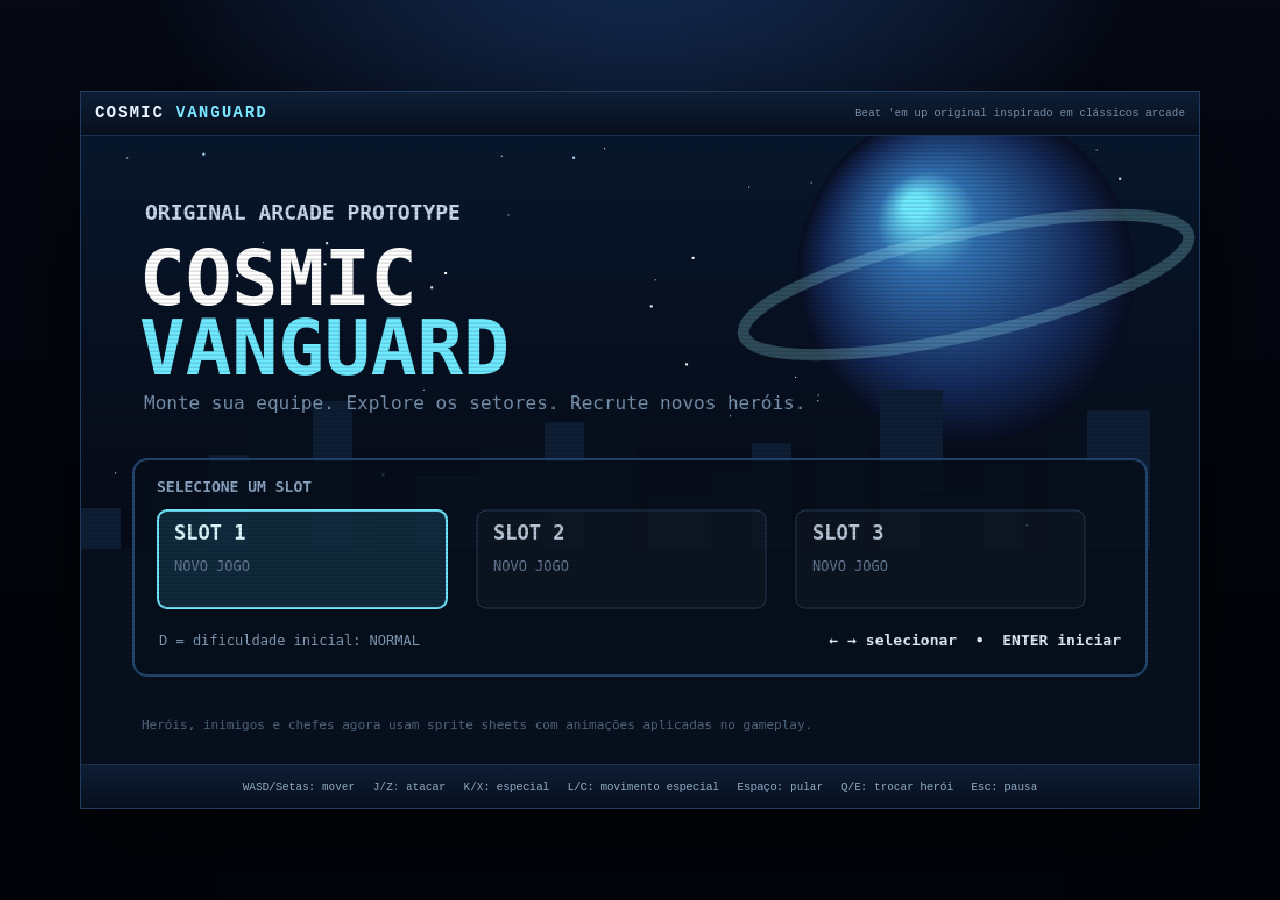
==== index.html @ 429bdc81 "feat: add new hero and enemy sprite assets and sprite slicing tools" ====
<!doctype html>
<html lang="pt-BR">
<head>
  <meta charset="utf-8" />
  <meta name="viewport" content="width=device-width, initial-scale=1, viewport-fit=cover" />
  <meta name="theme-color" content="#07101f" />
  <title>Cosmic Vanguard — Beat 'em up</title>
  <link rel="stylesheet" href="style.css" />
</head>
<body>
  <main id="game-shell">
    <div id="topbar">
      <div class="brand">COSMIC <span>VANGUARD</span></div>
      <div class="hint">Beat 'em up original inspirado em clássicos arcade</div>
    </div>

    <div id="canvas-wrap">
      <canvas id="game" width="960" height="540" aria-label="Cosmic Vanguard"></canvas>
      <div id="scanlines" aria-hidden="true"></div>

      <div id="touch-ui" aria-hidden="true">
        <div class="dpad">
          <button data-key="ArrowUp" class="up">▲</button>
          <button data-key="ArrowLeft" class="left">◀</button>
          <button data-key="ArrowDown" class="down">▼</button>
          <button data-key="ArrowRight" class="right">▶</button>
        </div>
        <div class="actions">
          <button data-key="KeyQ" class="swap">↺</button>
          <button data-key="KeyC" class="dash">MOVE</button>
          <button data-key="Space" class="jump">JUMP</button>
          <button data-key="KeyK" class="special">SP</button>
          <button data-key="KeyJ" class="attack">ATK</button>
        </div>
      </div>
    </div>

    <div id="footerbar">
      <span>WASD/Setas: mover</span>
      <span>J/Z: atacar</span>
      <span>K/X: especial</span>
      <span>L/C: movimento especial</span>
      <span>Espaço: pular</span>
      <span>Q/E: trocar herói</span>
      <span>Esc: pausa</span>
    </div>
  </main>

  <script src="assets/sprites/processed/atlas.js"></script>
  <script src="game.js"></script>
</body>
</html>
---- style.css ----
:root {
  color-scheme: dark;
  --bg: #050914;
  --panel: #091529;
  --line: #1d3556;
  --text: #e9f2ff;
  --muted: #8da3bd;
  --accent: #79e6ff;
  --accent2: #ffdf69;
}

* { box-sizing: border-box; }

html, body {
  margin: 0;
  min-height: 100%;
  background:
    radial-gradient(circle at 50% -20%, #173463 0, transparent 42%),
    linear-gradient(#050914, #02040a 70%);
  color: var(--text);
  font-family: ui-monospace, SFMono-Regular, Menlo, Monaco, Consolas, "Liberation Mono", monospace;
  overflow-x: hidden;
}

body {
  display: grid;
  place-items: center;
  min-height: 100vh;
  padding: 18px;
}

#game-shell {
  width: min(100%, 1120px);
  border: 1px solid #233c5d;
  background: rgba(4, 10, 20, .88);
  box-shadow: 0 30px 90px rgba(0,0,0,.55), inset 0 0 0 1px rgba(255,255,255,.025);
}

#topbar, #footerbar {
  min-height: 44px;
  display: flex;
  align-items: center;
  gap: 18px;
  padding: 8px 14px;
  border-color: #1b314e;
  background: linear-gradient(180deg, rgba(15,31,55,.95), rgba(6,15,29,.96));
}

#topbar { border-bottom: 1px solid #1b314e; justify-content: space-between; }
#footerbar { border-top: 1px solid #1b314e; justify-content: center; flex-wrap: wrap; font-size: 11px; color: #8fa7c1; }

.brand { font-weight: 900; letter-spacing: .12em; white-space: nowrap; }
.brand span { color: var(--accent); }
.hint { color: #758aa3; font-size: 11px; text-align: right; }

#canvas-wrap { position: relative; width: 100%; aspect-ratio: 16 / 9; background: #030712; overflow: hidden; }
canvas { width: 100%; height: 100%; display: block; image-rendering: pixelated; image-rendering: crisp-edges; touch-action: none; }

#scanlines {
  pointer-events: none;
  position: absolute;
  inset: 0;
  opacity: .12;
  background: repeating-linear-gradient(to bottom, transparent 0 2px, #000 3px 4px);
  mix-blend-mode: multiply;
}

#touch-ui { display: none; position: absolute; inset: 0; pointer-events: none; }
#touch-ui button {
  pointer-events: auto;
  border: 1px solid rgba(255,255,255,.26);
  background: rgba(4,12,25,.56);
  color: #fff;
  backdrop-filter: blur(6px);
  -webkit-backdrop-filter: blur(6px);
  box-shadow: inset 0 0 0 1px rgba(255,255,255,.05);
  user-select: none;
  -webkit-user-select: none;
  touch-action: none;
  font: 700 13px/1 ui-monospace, monospace;
}

.dpad { position: absolute; left: 18px; bottom: 18px; width: 154px; height: 154px; }
.dpad button { position: absolute; width: 52px; height: 52px; border-radius: 12px; }
.dpad .up { left: 51px; top: 0; }
.dpad .left { left: 0; top: 51px; }
.dpad .down { left: 51px; top: 102px; }
.dpad .right { left: 102px; top: 51px; }

.actions { position: absolute; right: 18px; bottom: 18px; width: 250px; height: 170px; }
.actions button { position: absolute; border-radius: 50%; width: 58px; height: 58px; }
.actions .attack { right: 0; top: 56px; background: rgba(159,28,42,.6); }
.actions .special { right: 64px; top: 0; background: rgba(58,70,196,.6); }
.actions .jump { right: 68px; top: 108px; width: 62px; height: 48px; border-radius: 14px; }
.actions .swap { left: 0; top: 62px; width: 48px; height: 48px; }
.actions .dash { left: 54px; top: 20px; width: 58px; height: 48px; border-radius: 14px; background: rgba(24,130,151,.65); font-size: 10px; }

@media (hover: none), (pointer: coarse) {
  body { padding: 0; place-items: start center; background: #02050b; }
  #game-shell { width: 100%; border-left: 0; border-right: 0; }
  #topbar, #footerbar { display: none; }
  #canvas-wrap { min-height: 100svh; aspect-ratio: auto; display: grid; place-items: center; }
  canvas { width: 100vw; height: auto; max-height: 100svh; object-fit: contain; }
  #touch-ui { display: block; }
}
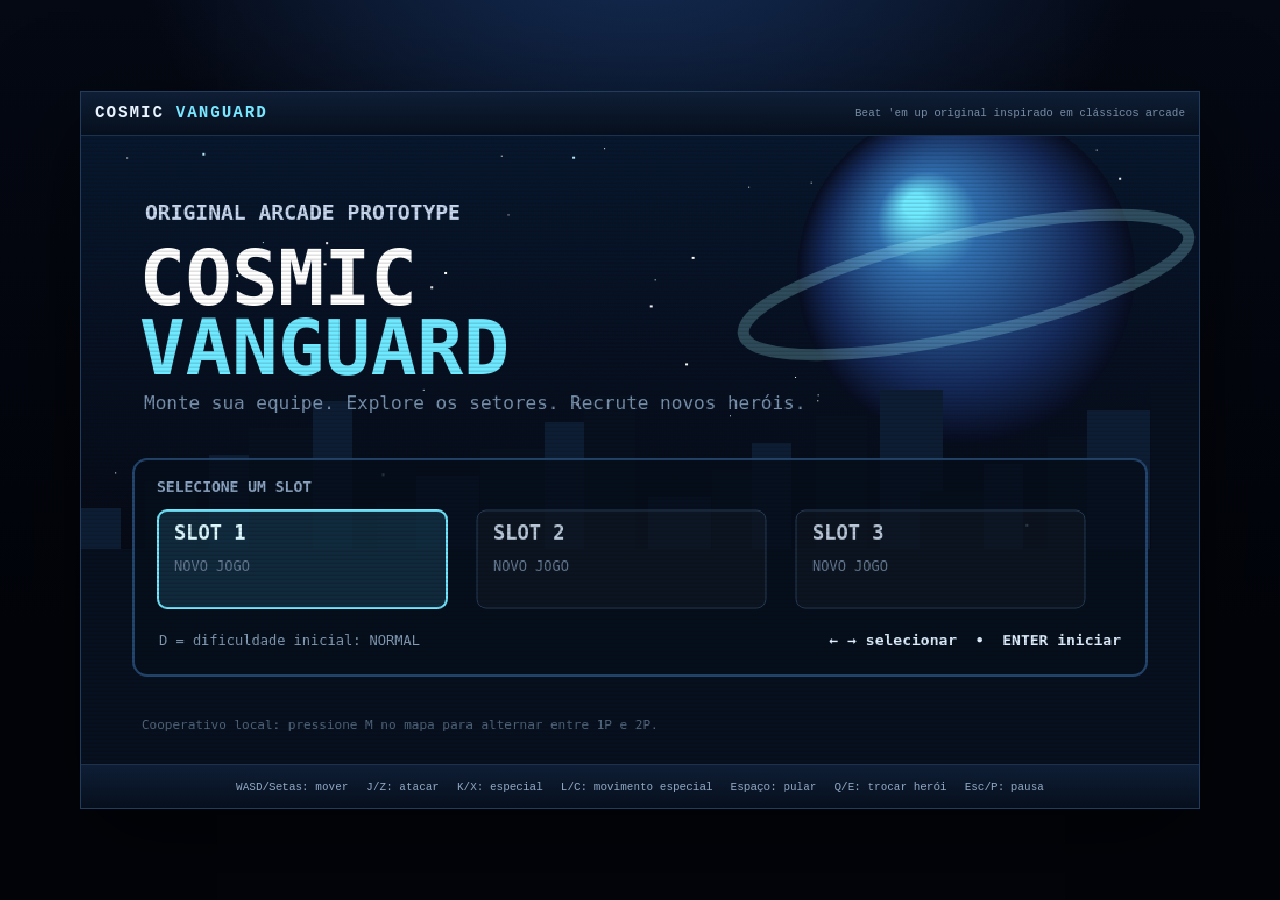
==== commit 20e0b044: "feat: add local co-op mode with multi-player controls and scenario assets" ====
--- a/index.html
+++ b/index.html
@@ -36,17 +36,20 @@
     </div>
 
     <div id="footerbar">
-      <span>WASD/Setas: mover</span>
-      <span>J/Z: atacar</span>
-      <span>K/X: especial</span>
-      <span>L/C: movimento especial</span>
-      <span>Espaço: pular</span>
-      <span>Q/E: trocar herói</span>
-      <span>Esc: pausa</span>
+      <span class="solo-controls">WASD/Setas: mover</span>
+      <span class="solo-controls">J/Z: atacar</span>
+      <span class="solo-controls">K/X: especial</span>
+      <span class="solo-controls">L/C: movimento especial</span>
+      <span class="solo-controls">Espaço: pular</span>
+      <span class="solo-controls">Q/E: trocar herói</span>
+      <span class="coop-controls" style="display: none;">P1: WASD · F atacar · G especial · H movimento · Espaço pular · Q/E trocar</span>
+      <span class="coop-controls" style="display: none;">P2: Setas · J atacar · K especial · L movimento · Shift direito pular · U/O trocar</span>
+      <span>Esc/P: pausa</span>
     </div>
   </main>
 
   <script src="assets/sprites/processed/atlas.js"></script>
+  <script src="assets/sprites/scenarios/scenarios.js"></script>
   <script src="game.js"></script>
 </body>
 </html>
--- a/style.css
+++ b/style.css
@@ -48,6 +48,9 @@
 
 #topbar { border-bottom: 1px solid #1b314e; justify-content: space-between; }
 #footerbar { border-top: 1px solid #1b314e; justify-content: center; flex-wrap: wrap; font-size: 11px; color: #8fa7c1; }
+.coop-controls { display: none; }
+.coop-mode .solo-controls { display: none; }
+.coop-mode .coop-controls { display: inline; }
 
 .brand { font-weight: 900; letter-spacing: .12em; white-space: nowrap; }
 .brand span { color: var(--accent); }
@@ -102,4 +105,5 @@
   #canvas-wrap { min-height: 100svh; aspect-ratio: auto; display: grid; place-items: center; }
   canvas { width: 100vw; height: auto; max-height: 100svh; object-fit: contain; }
   #touch-ui { display: block; }
+  .coop-mode #touch-ui { display: none; }
 }
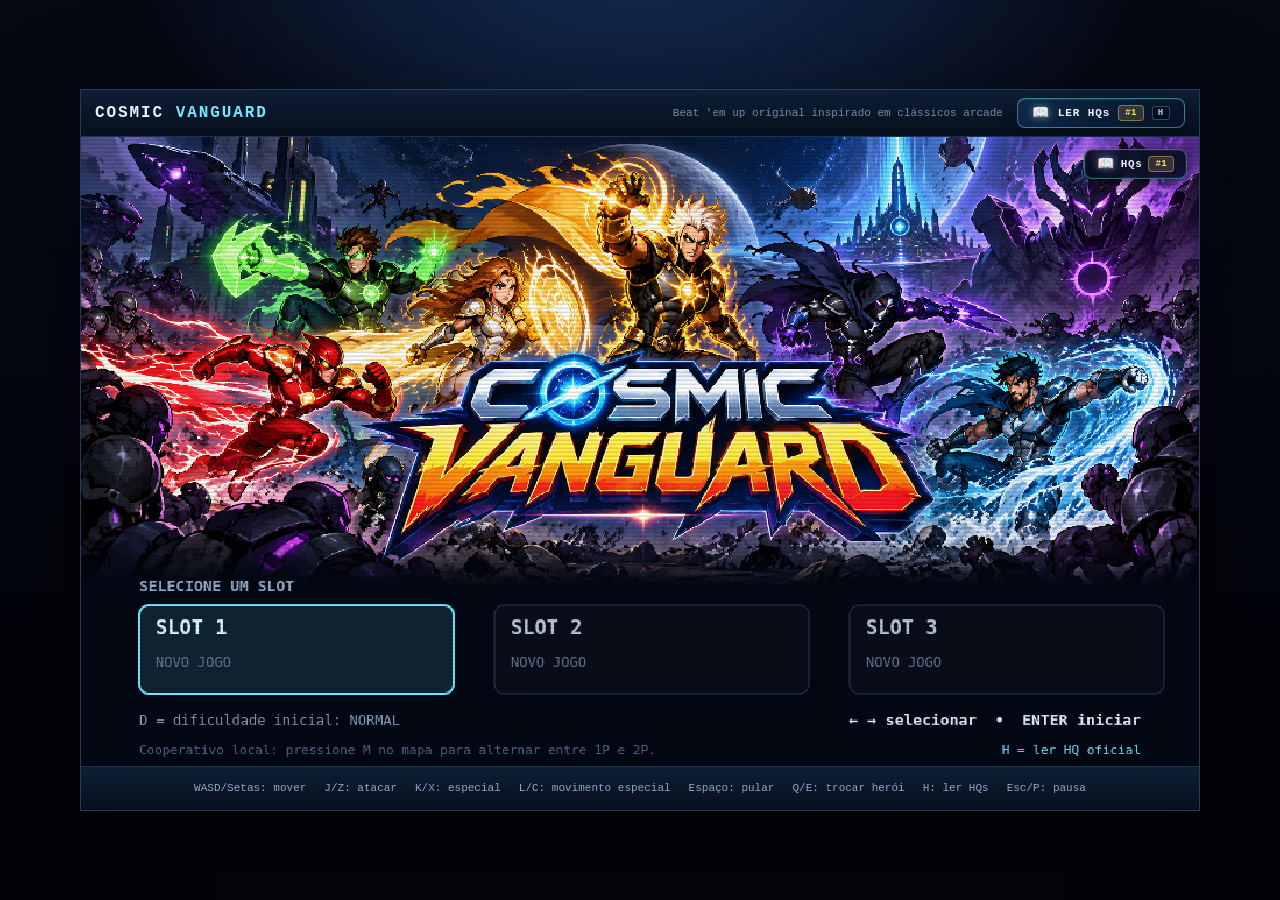
==== commit 0b7b181e: "feat: add integrated comic reader and PWA support with offline capabilities" ====
--- a/index.html
+++ b/index.html
@@ -5,18 +5,39 @@
   <meta name="viewport" content="width=device-width, initial-scale=1, viewport-fit=cover" />
   <meta name="theme-color" content="#07101f" />
   <title>Cosmic Vanguard — Beat 'em up</title>
+  <link rel="manifest" href="manifest.webmanifest" />
+  <link rel="icon" type="image/png" sizes="32x32" href="assets/icons/favicon-32x32.png" />
+  <link rel="apple-touch-icon" href="assets/icons/apple-touch-icon.png" />
+  <meta name="apple-mobile-web-app-capable" content="yes" />
+  <meta name="apple-mobile-web-app-status-bar-style" content="black-translucent" />
+  <meta name="apple-mobile-web-app-title" content="Cosmic Vanguard" />
   <link rel="stylesheet" href="style.css" />
+  <link rel="stylesheet" href="hqs/reader.css" />
 </head>
 <body>
   <main id="game-shell">
     <div id="topbar">
       <div class="brand">COSMIC <span>VANGUARD</span></div>
-      <div class="hint">Beat 'em up original inspirado em clássicos arcade</div>
+      <div class="topbar-right">
+        <div class="hint">Beat 'em up original inspirado em clássicos arcade</div>
+        <button id="hq-shortcut-btn" class="hq-corner-btn" title="Ler Quadrinhos / HQs (Tecla H)" aria-label="Abrir leitor de HQs">
+          <span class="hq-corner-icon">📖</span>
+          <span class="hq-corner-text">LER HQs</span>
+          <span class="hq-corner-badge">#1</span>
+          <kbd class="hq-corner-key">H</kbd>
+        </button>
+      </div>
     </div>
 
     <div id="canvas-wrap">
       <canvas id="game" width="960" height="540" aria-label="Cosmic Vanguard"></canvas>
       <div id="scanlines" aria-hidden="true"></div>
+
+      <button id="hq-canvas-btn" class="hq-canvas-btn" title="Ler Quadrinhos / HQs (Tecla H)" aria-label="Abrir leitor de HQs">
+        <span class="hq-corner-icon">📖</span>
+        <span>HQs</span>
+        <span class="hq-corner-badge">#1</span>
+      </button>
 
       <div id="touch-ui" aria-hidden="true">
         <div class="dpad">
@@ -42,6 +63,7 @@
       <span class="solo-controls">L/C: movimento especial</span>
       <span class="solo-controls">Espaço: pular</span>
       <span class="solo-controls">Q/E: trocar herói</span>
+      <span class="solo-controls">H: ler HQs</span>
       <span class="coop-controls" style="display: none;">P1: WASD · F atacar · G especial · H movimento · Espaço pular · Q/E trocar</span>
       <span class="coop-controls" style="display: none;">P2: Setas · J atacar · K especial · L movimento · Shift direito pular · U/O trocar</span>
       <span>Esc/P: pausa</span>
@@ -50,6 +72,10 @@
 
   <script src="assets/sprites/processed/atlas.js"></script>
   <script src="assets/sprites/scenarios/scenarios.js"></script>
+  <script src="hqs/manifest.js"></script>
+  <script src="hqs/reader.js"></script>
+  <script src="core.js"></script>
   <script src="game.js"></script>
+  <script src="pwa.js"></script>
 </body>
 </html>
--- a/style.css
+++ b/style.css
@@ -107,3 +107,107 @@
   #touch-ui { display: block; }
   .coop-mode #touch-ui { display: none; }
 }
+
+/* --- PWA: Botão de Instalação, Status Offline e Toast --- */
+.pwa-install-btn {
+  display: inline-flex;
+  align-items: center;
+  gap: 5px;
+  padding: 5px 10px;
+  border-radius: 6px;
+  border: 1px solid rgba(80, 240, 140, 0.45);
+  background: linear-gradient(135deg, rgba(22, 74, 44, 0.92), rgba(10, 38, 22, 0.92));
+  color: #cbf9d7;
+  font-family: inherit;
+  font-size: 11px;
+  font-weight: 800;
+  letter-spacing: 0.05em;
+  cursor: pointer;
+  transition: all 0.2s cubic-bezier(0.2, 0.8, 0.2, 1);
+  box-shadow: 0 4px 12px rgba(0, 0, 0, 0.35);
+  user-select: none;
+}
+
+.pwa-install-btn:hover {
+  border-color: #50f08c;
+  background: linear-gradient(135deg, rgba(32, 102, 60, 0.98), rgba(16, 50, 32, 0.98));
+  color: #ffffff;
+  box-shadow: 0 0 14px rgba(80, 240, 140, 0.45);
+  transform: translateY(-1px);
+}
+
+.pwa-install-btn:active {
+  transform: translateY(1px);
+}
+
+.pwa-status-pill {
+  display: none;
+  align-items: center;
+  gap: 6px;
+  padding: 4px 10px;
+  border-radius: 20px;
+  font-size: 10px;
+  font-weight: 800;
+  letter-spacing: 0.04em;
+  user-select: none;
+}
+
+.pwa-status-pill.offline {
+  display: inline-flex;
+  background: rgba(255, 177, 44, 0.16);
+  border: 1px solid rgba(255, 177, 44, 0.45);
+  color: #ffca66;
+}
+
+.pwa-status-pill.online {
+  display: inline-flex;
+  background: rgba(80, 240, 140, 0.15);
+  border: 1px solid rgba(80, 240, 140, 0.45);
+  color: #7dff9c;
+}
+
+.status-dot {
+  width: 6px;
+  height: 6px;
+  border-radius: 50%;
+  flex-shrink: 0;
+}
+.status-dot.offline {
+  background: #ffb12c;
+  box-shadow: 0 0 6px #ffb12c;
+}
+.status-dot.online {
+  background: #50f08c;
+  box-shadow: 0 0 6px #50f08c;
+}
+
+.pwa-toast {
+  position: fixed;
+  bottom: 24px;
+  left: 50%;
+  transform: translateX(-50%) translateY(24px);
+  background: rgba(5, 14, 28, 0.96);
+  border: 1px solid #79e6ff;
+  border-radius: 8px;
+  padding: 10px 20px;
+  color: #eaf4ff;
+  font-family: inherit;
+  font-size: 12px;
+  font-weight: 800;
+  box-shadow: 0 12px 36px rgba(0, 0, 0, 0.75), 0 0 24px rgba(121, 230, 255, 0.25);
+  opacity: 0;
+  pointer-events: none;
+  transition: all 0.25s cubic-bezier(0.16, 1, 0.3, 1);
+  z-index: 3000;
+  backdrop-filter: blur(12px);
+  -webkit-backdrop-filter: blur(12px);
+  text-align: center;
+  white-space: nowrap;
+}
+
+.pwa-toast.visible {
+  opacity: 1;
+  transform: translateX(-50%) translateY(0);
+  pointer-events: auto;
+}
+
--- a/hqs/reader.css
+++ b/hqs/reader.css
@@ -0,0 +1,646 @@
+/* ==========================================================================
+   Cosmic Vanguard — Visualizador e Atalho de HQs
+   Estilo sci-fi, glassmorphism e responsivo
+   ========================================================================== */
+
+/* --- Atalhos no Canto da Tela / Topbar --- */
+.topbar-right {
+  display: flex;
+  align-items: center;
+  gap: 14px;
+}
+
+.hq-corner-btn {
+  display: inline-flex;
+  align-items: center;
+  gap: 8px;
+  padding: 6px 14px;
+  border: 1px solid rgba(121, 230, 255, 0.45);
+  border-radius: 8px;
+  background: linear-gradient(135deg, rgba(16, 42, 78, 0.95), rgba(7, 18, 35, 0.95));
+  color: #eaf4ff;
+  font-family: inherit;
+  font-size: 11px;
+  font-weight: 800;
+  letter-spacing: 0.08em;
+  cursor: pointer;
+  transition: all 0.2s cubic-bezier(0.2, 0.8, 0.2, 1);
+  box-shadow: 0 4px 14px rgba(0, 0, 0, 0.35), inset 0 1px 0 rgba(255, 255, 255, 0.1);
+  user-select: none;
+  -webkit-user-select: none;
+}
+
+.hq-corner-btn:hover {
+  border-color: #79e6ff;
+  background: linear-gradient(135deg, rgba(25, 62, 112, 0.98), rgba(12, 28, 54, 0.98));
+  box-shadow: 0 0 16px rgba(121, 230, 255, 0.45), inset 0 0 10px rgba(121, 230, 255, 0.2);
+  transform: translateY(-1px);
+  color: #ffffff;
+}
+
+.hq-corner-btn:active {
+  transform: translateY(1px);
+  box-shadow: 0 0 8px rgba(121, 230, 255, 0.3);
+}
+
+.hq-corner-icon {
+  font-size: 14px;
+  line-height: 1;
+  filter: drop-shadow(0 0 4px rgba(121, 230, 255, 0.5));
+}
+
+.hq-corner-badge {
+  padding: 2px 6px;
+  border-radius: 4px;
+  background: rgba(255, 223, 105, 0.15);
+  border: 1px solid rgba(255, 223, 105, 0.4);
+  color: #ffdf69;
+  font-size: 9px;
+  font-weight: 900;
+  letter-spacing: 0.04em;
+}
+
+.hq-corner-key {
+  padding: 1px 5px;
+  border-radius: 3px;
+  background: rgba(0, 0, 0, 0.4);
+  border: 1px solid rgba(121, 230, 255, 0.3);
+  color: #79e6ff;
+  font-size: 9px;
+  font-family: inherit;
+  font-weight: 700;
+}
+
+/* Atalho flutuante no canto do Canvas (visível em telas cheias e mobile) */
+.hq-canvas-btn {
+  position: absolute;
+  top: 12px;
+  right: 12px;
+  z-index: 35;
+  display: inline-flex;
+  align-items: center;
+  gap: 6px;
+  padding: 6px 12px;
+  border-radius: 8px;
+  border: 1px solid rgba(121, 230, 255, 0.4);
+  background: rgba(5, 14, 29, 0.85);
+  backdrop-filter: blur(8px);
+  -webkit-backdrop-filter: blur(8px);
+  color: #eaf4ff;
+  font-family: inherit;
+  font-size: 11px;
+  font-weight: 800;
+  letter-spacing: 0.06em;
+  cursor: pointer;
+  transition: all 0.2s ease;
+  box-shadow: 0 4px 16px rgba(0, 0, 0, 0.55), inset 0 0 0 1px rgba(255, 255, 255, 0.05);
+  user-select: none;
+}
+
+.hq-canvas-btn:hover {
+  border-color: #79e6ff;
+  background: rgba(9, 25, 52, 0.95);
+  box-shadow: 0 0 18px rgba(121, 230, 255, 0.5);
+  transform: translateY(-1px);
+}
+
+.hq-canvas-btn:active {
+  transform: translateY(1px);
+}
+
+/* Oculta botão do canvas durante combate na área de HUD em telas normais para não sobrepor placar */
+.in-stage:not(.coarse-pointer) .hq-canvas-btn {
+  opacity: 0.25;
+  pointer-events: auto;
+  transition: opacity 0.2s;
+}
+.in-stage:not(.coarse-pointer) .hq-canvas-btn:hover {
+  opacity: 1;
+}
+
+/* --- Modal Leitor de HQs --- */
+.hq-modal {
+  position: fixed;
+  inset: 0;
+  z-index: 2000;
+  display: flex;
+  align-items: center;
+  justify-content: center;
+  padding: 16px;
+  opacity: 0;
+  visibility: hidden;
+  pointer-events: none;
+  transition: opacity 0.25s cubic-bezier(0.16, 1, 0.3, 1), visibility 0.25s ease;
+}
+
+.hq-modal.open {
+  opacity: 1;
+  visibility: visible;
+  pointer-events: auto;
+}
+
+.hq-modal-backdrop {
+  position: absolute;
+  inset: 0;
+  background: radial-gradient(circle at center, rgba(14, 30, 58, 0.88) 0%, rgba(2, 5, 12, 0.96) 80%);
+  backdrop-filter: blur(14px);
+  -webkit-backdrop-filter: blur(14px);
+  cursor: pointer;
+}
+
+.hq-modal-window {
+  position: relative;
+  width: min(96vw, 1340px);
+  height: min(95vh, 920px);
+  display: flex;
+  flex-direction: column;
+  background: #060c18;
+  border: 1px solid #1f3b60;
+  border-radius: 14px;
+  box-shadow:
+    0 30px 90px rgba(0, 0, 0, 0.85),
+    0 0 40px rgba(121, 230, 255, 0.12),
+    inset 0 1px 0 rgba(255, 255, 255, 0.08);
+  overflow: hidden;
+  transform: scale(0.97);
+  transition: transform 0.25s cubic-bezier(0.16, 1, 0.3, 1);
+}
+
+.hq-modal.open .hq-modal-window {
+  transform: scale(1);
+}
+
+/* Header */
+.hq-header {
+  min-height: 52px;
+  display: flex;
+  align-items: center;
+  justify-content: space-between;
+  gap: 16px;
+  padding: 8px 18px;
+  background: linear-gradient(180deg, rgba(16, 35, 62, 0.98), rgba(7, 16, 31, 0.98));
+  border-bottom: 1px solid #1a3352;
+  flex-shrink: 0;
+}
+
+.hq-header-left {
+  display: flex;
+  align-items: center;
+  gap: 12px;
+  overflow: hidden;
+}
+
+.hq-logo-badge {
+  padding: 3px 8px;
+  border-radius: 5px;
+  background: rgba(121, 230, 255, 0.15);
+  border: 1px solid rgba(121, 230, 255, 0.4);
+  color: #79e6ff;
+  font-size: 10px;
+  font-weight: 900;
+  letter-spacing: 0.08em;
+  white-space: nowrap;
+}
+
+.hq-title-group {
+  display: flex;
+  flex-direction: column;
+  min-width: 0;
+}
+
+.hq-title {
+  margin: 0;
+  font-size: 14px;
+  font-weight: 900;
+  color: #eaf3ff;
+  letter-spacing: 0.06em;
+  white-space: nowrap;
+  overflow: hidden;
+  text-overflow: ellipsis;
+}
+
+.hq-subtitle {
+  font-size: 11px;
+  color: #8fa5c0;
+  white-space: nowrap;
+  overflow: hidden;
+  text-overflow: ellipsis;
+}
+
+.hq-header-actions {
+  display: flex;
+  align-items: center;
+  gap: 8px;
+  flex-shrink: 0;
+}
+
+/* Botões utilitários no leitor */
+.hq-icon-btn, .hq-pill-btn {
+  display: inline-flex;
+  align-items: center;
+  justify-content: center;
+  border: 1px solid rgba(121, 230, 255, 0.28);
+  background: rgba(12, 27, 49, 0.7);
+  color: #d8e8f8;
+  font-family: inherit;
+  cursor: pointer;
+  transition: all 0.15s ease;
+  user-select: none;
+  text-decoration: none;
+}
+
+.hq-icon-btn {
+  width: 32px;
+  height: 32px;
+  border-radius: 6px;
+  font-size: 13px;
+  font-weight: 700;
+}
+
+.hq-pill-btn {
+  height: 32px;
+  padding: 0 12px;
+  border-radius: 6px;
+  font-size: 11px;
+  font-weight: 700;
+  gap: 6px;
+}
+
+.hq-icon-btn:hover, .hq-pill-btn:hover {
+  border-color: #79e6ff;
+  background: rgba(22, 51, 88, 0.9);
+  color: #ffffff;
+  box-shadow: 0 0 10px rgba(121, 230, 255, 0.3);
+}
+
+.hq-icon-btn:active, .hq-pill-btn:active {
+  transform: translateY(1px);
+}
+
+.hq-icon-btn:disabled, .hq-pill-btn:disabled {
+  opacity: 0.35;
+  cursor: not-allowed;
+  border-color: rgba(255, 255, 255, 0.1);
+  box-shadow: none;
+}
+
+.hq-zoom-group {
+  display: flex;
+  align-items: center;
+  border: 1px solid rgba(121, 230, 255, 0.28);
+  border-radius: 6px;
+  background: rgba(12, 27, 49, 0.7);
+  overflow: hidden;
+}
+
+.hq-zoom-group .hq-icon-btn {
+  border: none;
+  border-radius: 0;
+  height: 30px;
+  width: 28px;
+}
+
+.hq-zoom-label {
+  border: none;
+  background: transparent;
+  color: #a6c0db;
+  font-family: inherit;
+  font-size: 10px;
+  font-weight: 700;
+  padding: 0 8px;
+  cursor: pointer;
+  min-width: 44px;
+  text-align: center;
+}
+
+.hq-zoom-label:hover {
+  color: #79e6ff;
+}
+
+.hq-pdf-btn {
+  background: rgba(255, 223, 105, 0.12);
+  border-color: rgba(255, 223, 105, 0.4);
+  color: #ffdf69;
+}
+
+.hq-pdf-btn:hover {
+  background: rgba(255, 223, 105, 0.25);
+  border-color: #ffdf69;
+  color: #ffffff;
+  box-shadow: 0 0 12px rgba(255, 223, 105, 0.35);
+}
+
+.hq-close-btn {
+  width: 32px;
+  height: 32px;
+  display: inline-flex;
+  align-items: center;
+  justify-content: center;
+  border: 1px solid rgba(255, 93, 110, 0.4);
+  border-radius: 6px;
+  background: rgba(45, 14, 22, 0.7);
+  color: #ff8e9b;
+  font-size: 14px;
+  font-weight: 800;
+  cursor: pointer;
+  transition: all 0.15s ease;
+}
+
+.hq-close-btn:hover {
+  border-color: #ff5d6e;
+  background: rgba(85, 22, 34, 0.95);
+  color: #ffffff;
+  box-shadow: 0 0 12px rgba(255, 93, 110, 0.45);
+}
+
+/* Área central de leitura */
+.hq-stage-wrap {
+  position: relative;
+  flex: 1;
+  display: flex;
+  align-items: center;
+  justify-content: space-between;
+  overflow: hidden;
+  background: #03060d;
+}
+
+.hq-nav-arrow {
+  position: absolute;
+  top: 50%;
+  transform: translateY(-50%);
+  z-index: 20;
+  width: 46px;
+  height: 80px;
+  display: flex;
+  align-items: center;
+  justify-content: center;
+  border: 1px solid rgba(121, 230, 255, 0.25);
+  background: rgba(4, 11, 23, 0.75);
+  backdrop-filter: blur(8px);
+  color: #79e6ff;
+  font-size: 18px;
+  cursor: pointer;
+  transition: all 0.2s cubic-bezier(0.16, 1, 0.3, 1);
+  user-select: none;
+}
+
+.hq-nav-prev {
+  left: 12px;
+  border-radius: 8px;
+}
+
+.hq-nav-next {
+  right: 12px;
+  border-radius: 8px;
+}
+
+.hq-nav-arrow:hover:not(:disabled) {
+  border-color: #79e6ff;
+  background: rgba(12, 32, 64, 0.95);
+  color: #ffffff;
+  box-shadow: 0 0 20px rgba(121, 230, 255, 0.45);
+  transform: translateY(-50%) scale(1.06);
+}
+
+.hq-nav-arrow:disabled {
+  opacity: 0.18;
+  cursor: not-allowed;
+  border-color: rgba(255, 255, 255, 0.05);
+}
+
+.hq-page-viewport {
+  position: relative;
+  width: 100%;
+  height: 100%;
+  display: flex;
+  align-items: center;
+  justify-content: center;
+  overflow: auto;
+  padding: 12px 64px;
+}
+
+.hq-page-container {
+  display: flex;
+  align-items: center;
+  justify-content: center;
+  gap: 8px;
+  max-width: 100%;
+  max-height: 100%;
+  transition: transform 0.2s ease-out;
+  cursor: default;
+}
+
+.hq-page-img {
+  max-width: 100%;
+  max-height: calc(95vh - 180px);
+  width: auto;
+  height: auto;
+  object-fit: contain;
+  border-radius: 6px;
+  box-shadow: 0 10px 40px rgba(0, 0, 0, 0.75), 0 0 1px rgba(255, 255, 255, 0.15);
+  transition: opacity 0.2s ease;
+  user-select: none;
+  -webkit-user-drag: none;
+}
+
+/* Modo dupla página */
+.hq-spread-mode .hq-page-container {
+  max-width: 100%;
+}
+.hq-spread-mode .hq-page-img {
+  max-width: calc(50% - 4px);
+}
+
+/* Zonas de clique para avançar/voltar */
+.hq-click-zone {
+  position: absolute;
+  top: 0;
+  bottom: 0;
+  width: 40%;
+  z-index: 10;
+  cursor: pointer;
+}
+.hq-click-zone-left { left: 0; }
+.hq-click-zone-right { right: 0; }
+
+/* Rodapé de navegação e controle de página */
+.hq-footer {
+  flex-shrink: 0;
+  display: flex;
+  flex-direction: column;
+  background: linear-gradient(180deg, rgba(7, 16, 31, 0.98), rgba(4, 10, 21, 0.99));
+  border-top: 1px solid #1a3352;
+}
+
+.hq-footer-controls {
+  display: flex;
+  align-items: center;
+  justify-content: space-between;
+  gap: 16px;
+  padding: 8px 18px;
+}
+
+.hq-footer-left, .hq-footer-right {
+  display: flex;
+  align-items: center;
+  gap: 8px;
+}
+
+.hq-page-indicator {
+  font-size: 12px;
+  font-weight: 800;
+  color: #79e6ff;
+  letter-spacing: 0.05em;
+  min-width: 120px;
+  text-align: center;
+  user-select: none;
+}
+
+.hq-page-slider-wrap {
+  flex: 1;
+  display: flex;
+  align-items: center;
+  gap: 12px;
+  max-width: 520px;
+}
+
+.hq-page-slider {
+  flex: 1;
+  -webkit-appearance: none;
+  appearance: none;
+  height: 6px;
+  border-radius: 3px;
+  background: #15273f;
+  outline: none;
+  cursor: pointer;
+}
+
+.hq-page-slider::-webkit-slider-thumb {
+  -webkit-appearance: none;
+  appearance: none;
+  width: 16px;
+  height: 16px;
+  border-radius: 50%;
+  background: #79e6ff;
+  box-shadow: 0 0 10px rgba(121, 230, 255, 0.6);
+  cursor: pointer;
+  transition: transform 0.1s ease;
+}
+
+.hq-page-slider::-webkit-slider-thumb:hover {
+  transform: scale(1.25);
+}
+
+.hq-page-slider::-moz-range-thumb {
+  width: 16px;
+  height: 16px;
+  border-radius: 50%;
+  background: #79e6ff;
+  border: none;
+  box-shadow: 0 0 10px rgba(121, 230, 255, 0.6);
+  cursor: pointer;
+}
+
+/* Gaveta de miniaturas */
+.hq-thumbs-drawer {
+  max-height: 0;
+  overflow: hidden;
+  transition: max-height 0.25s cubic-bezier(0.16, 1, 0.3, 1), padding 0.25s ease;
+  background: #030812;
+  border-top: 1px solid transparent;
+}
+
+.hq-thumbs-drawer.expanded {
+  max-height: 140px;
+  padding: 10px 18px 12px;
+  border-top-color: #15263d;
+}
+
+.hq-thumbs-track {
+  display: flex;
+  align-items: center;
+  gap: 10px;
+  overflow-x: auto;
+  overflow-y: hidden;
+  padding-bottom: 4px;
+  scrollbar-width: thin;
+  scrollbar-color: #27456b #050a16;
+}
+
+.hq-thumbs-track::-webkit-scrollbar {
+  height: 6px;
+}
+.hq-thumbs-track::-webkit-scrollbar-track {
+  background: #050a16;
+}
+.hq-thumbs-track::-webkit-scrollbar-thumb {
+  background: #27456b;
+  border-radius: 3px;
+}
+
+.hq-thumb-item {
+  position: relative;
+  flex-shrink: 0;
+  width: 68px;
+  height: 96px;
+  border-radius: 5px;
+  border: 2px solid #1c324e;
+  overflow: hidden;
+  cursor: pointer;
+  transition: all 0.15s ease;
+  background: #091526;
+}
+
+.hq-thumb-item img {
+  width: 100%;
+  height: 100%;
+  object-fit: cover;
+  display: block;
+}
+
+.hq-thumb-num {
+  position: absolute;
+  bottom: 0;
+  left: 0;
+  right: 0;
+  padding: 2px 0;
+  background: rgba(3, 7, 15, 0.85);
+  color: #a4bedb;
+  font-size: 9px;
+  font-weight: 800;
+  text-align: center;
+}
+
+.hq-thumb-item:hover {
+  border-color: #5bbde8;
+  transform: translateY(-2px);
+  box-shadow: 0 4px 12px rgba(0, 0, 0, 0.5);
+}
+
+.hq-thumb-item.active {
+  border-color: #79e6ff;
+  box-shadow: 0 0 14px rgba(121, 230, 255, 0.55);
+}
+
+.hq-thumb-item.active .hq-thumb-num {
+  background: rgba(121, 230, 255, 0.9);
+  color: #030814;
+}
+
+/* Responsividade e Telas Pequenas */
+@media (max-width: 768px) {
+  .hq-modal { padding: 4px; }
+  .hq-modal-window { width: 100vw; height: 100svh; border-radius: 0; border: none; }
+  .hq-header { padding: 6px 10px; }
+  .hq-header-left { gap: 8px; }
+  .hq-logo-badge { display: none; }
+  .hq-page-viewport { padding: 8px 12px; }
+  .hq-nav-arrow { width: 36px; height: 60px; font-size: 14px; }
+  .hq-nav-prev { left: 4px; }
+  .hq-nav-next { right: 4px; }
+  .hq-footer-controls { padding: 6px 10px; gap: 8px; }
+  .hq-page-slider-wrap { max-width: none; }
+  .hq-page-indicator { min-width: 80px; font-size: 11px; }
+  .hq-zoom-group { display: none; }
+  .hq-mode-btn { display: none; }
+}
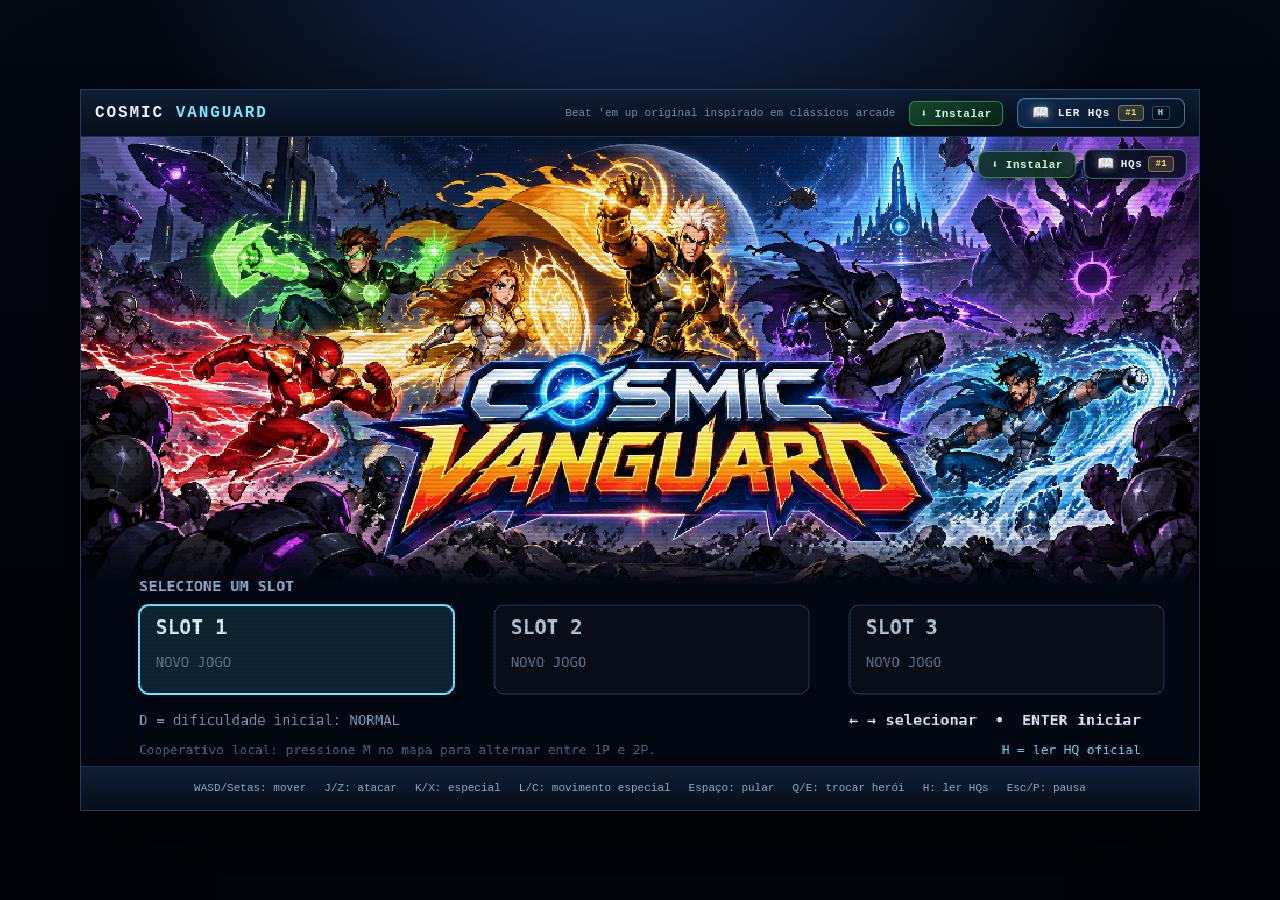
==== commit 4526ec3a: "feat: add cross-platform PWA installation support with UI buttons and standalone mode detection" ====
--- a/index.html
+++ b/index.html
@@ -20,6 +20,9 @@
       <div class="brand">COSMIC <span>VANGUARD</span></div>
       <div class="topbar-right">
         <div class="hint">Beat 'em up original inspirado em clássicos arcade</div>
+        <button id="pwa-install-btn" class="pwa-install-btn" title="Instalar Cosmic Vanguard como aplicativo" aria-label="Instalar aplicativo">
+          <span>⬇ Instalar</span>
+        </button>
         <button id="hq-shortcut-btn" class="hq-corner-btn" title="Ler Quadrinhos / HQs (Tecla H)" aria-label="Abrir leitor de HQs">
           <span class="hq-corner-icon">📖</span>
           <span class="hq-corner-text">LER HQs</span>
@@ -33,11 +36,16 @@
       <canvas id="game" width="960" height="540" aria-label="Cosmic Vanguard"></canvas>
       <div id="scanlines" aria-hidden="true"></div>
 
-      <button id="hq-canvas-btn" class="hq-canvas-btn" title="Ler Quadrinhos / HQs (Tecla H)" aria-label="Abrir leitor de HQs">
-        <span class="hq-corner-icon">📖</span>
-        <span>HQs</span>
-        <span class="hq-corner-badge">#1</span>
-      </button>
+      <div class="canvas-corner-actions">
+        <button id="pwa-canvas-btn" class="pwa-canvas-btn" title="Instalar Cosmic Vanguard no seu celular ou computador" aria-label="Instalar app">
+          <span>⬇ Instalar</span>
+        </button>
+        <button id="hq-canvas-btn" class="hq-canvas-btn" title="Ler Quadrinhos / HQs (Tecla H)" aria-label="Abrir leitor de HQs">
+          <span class="hq-corner-icon">📖</span>
+          <span>HQs</span>
+          <span class="hq-corner-badge">#1</span>
+        </button>
+      </div>
 
       <div id="touch-ui" aria-hidden="true">
         <div class="dpad">
--- a/style.css
+++ b/style.css
@@ -211,3 +211,75 @@
   pointer-events: auto;
 }
 
+/* --- Ações no Canto do Canvas (Desktop e Mobile) --- */
+.canvas-corner-actions {
+  position: absolute;
+  top: 12px;
+  right: 12px;
+  z-index: 35;
+  display: flex;
+  align-items: center;
+  gap: 8px;
+}
+
+.canvas-corner-actions .hq-canvas-btn {
+  position: static;
+}
+
+.pwa-canvas-btn {
+  display: inline-flex;
+  align-items: center;
+  gap: 5px;
+  padding: 6px 12px;
+  border-radius: 8px;
+  border: 1px solid rgba(80, 240, 140, 0.45);
+  background: rgba(14, 48, 28, 0.85);
+  backdrop-filter: blur(8px);
+  -webkit-backdrop-filter: blur(8px);
+  color: #cbf9d7;
+  font-family: inherit;
+  font-size: 11px;
+  font-weight: 800;
+  letter-spacing: 0.05em;
+  cursor: pointer;
+  transition: all 0.2s ease;
+  box-shadow: 0 4px 16px rgba(0, 0, 0, 0.55);
+  user-select: none;
+}
+
+.pwa-canvas-btn:hover {
+  border-color: #50f08c;
+  background: rgba(22, 74, 44, 0.95);
+  color: #ffffff;
+  box-shadow: 0 0 16px rgba(80, 240, 140, 0.5);
+  transform: translateY(-1px);
+}
+
+.pwa-canvas-btn:active {
+  transform: translateY(1px);
+}
+
+/* Em desktop com ponteiro fino, usa o botão da barra superior */
+@media (hover: hover) and (pointer: fine) {
+  .pwa-canvas-btn {
+    display: none;
+  }
+}
+
+/* Oculta botão do canvas durante combate na área de HUD em desktop para não sobrepor placar */
+.in-stage:not(.coarse-pointer) .canvas-corner-actions {
+  opacity: 0.25;
+  pointer-events: auto;
+  transition: opacity 0.2s;
+}
+.in-stage:not(.coarse-pointer) .canvas-corner-actions:hover {
+  opacity: 1;
+}
+
+/* Quando o jogo já está rodando como app instalado, esconde os botões de instalação */
+.is-standalone .pwa-install-btn,
+.is-standalone .pwa-canvas-btn {
+  display: none !important;
+}
+
+
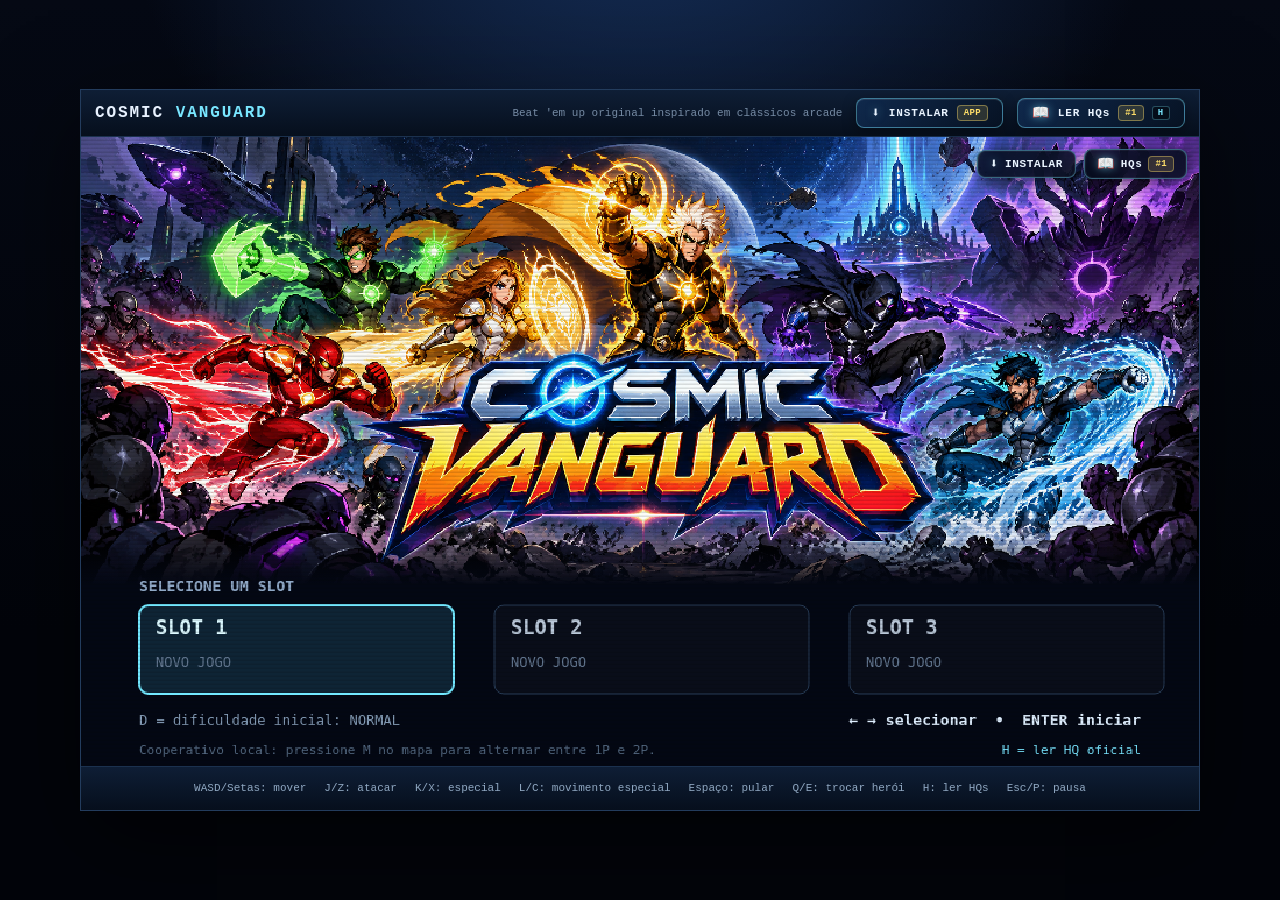
==== commit 4bddd193: "refactor: extract HQ reader styles into dedicated stylesheet and simplify PWA status notifications" ====
--- a/index.html
+++ b/index.html
@@ -20,8 +20,10 @@
       <div class="brand">COSMIC <span>VANGUARD</span></div>
       <div class="topbar-right">
         <div class="hint">Beat 'em up original inspirado em clássicos arcade</div>
-        <button id="pwa-install-btn" class="pwa-install-btn" title="Instalar Cosmic Vanguard como aplicativo" aria-label="Instalar aplicativo">
-          <span>⬇ Instalar</span>
+        <button id="pwa-install-btn" class="hq-corner-btn" title="Instalar Cosmic Vanguard como aplicativo" aria-label="Instalar aplicativo">
+          <span class="hq-corner-icon">⬇</span>
+          <span class="hq-corner-text">INSTALAR</span>
+          <span class="hq-corner-badge">APP</span>
         </button>
         <button id="hq-shortcut-btn" class="hq-corner-btn" title="Ler Quadrinhos / HQs (Tecla H)" aria-label="Abrir leitor de HQs">
           <span class="hq-corner-icon">📖</span>
@@ -37,8 +39,9 @@
       <div id="scanlines" aria-hidden="true"></div>
 
       <div class="canvas-corner-actions">
-        <button id="pwa-canvas-btn" class="pwa-canvas-btn" title="Instalar Cosmic Vanguard no seu celular ou computador" aria-label="Instalar app">
-          <span>⬇ Instalar</span>
+        <button id="pwa-canvas-btn" class="hq-canvas-btn" title="Instalar aplicativo" aria-label="Instalar app">
+          <span class="hq-corner-icon">⬇</span>
+          <span>INSTALAR</span>
         </button>
         <button id="hq-canvas-btn" class="hq-canvas-btn" title="Ler Quadrinhos / HQs (Tecla H)" aria-label="Abrir leitor de HQs">
           <span class="hq-corner-icon">📖</span>
--- a/style.css
+++ b/style.css
@@ -108,79 +108,7 @@
   .coop-mode #touch-ui { display: none; }
 }
 
-/* --- PWA: Botão de Instalação, Status Offline e Toast --- */
-.pwa-install-btn {
-  display: inline-flex;
-  align-items: center;
-  gap: 5px;
-  padding: 5px 10px;
-  border-radius: 6px;
-  border: 1px solid rgba(80, 240, 140, 0.45);
-  background: linear-gradient(135deg, rgba(22, 74, 44, 0.92), rgba(10, 38, 22, 0.92));
-  color: #cbf9d7;
-  font-family: inherit;
-  font-size: 11px;
-  font-weight: 800;
-  letter-spacing: 0.05em;
-  cursor: pointer;
-  transition: all 0.2s cubic-bezier(0.2, 0.8, 0.2, 1);
-  box-shadow: 0 4px 12px rgba(0, 0, 0, 0.35);
-  user-select: none;
-}
-
-.pwa-install-btn:hover {
-  border-color: #50f08c;
-  background: linear-gradient(135deg, rgba(32, 102, 60, 0.98), rgba(16, 50, 32, 0.98));
-  color: #ffffff;
-  box-shadow: 0 0 14px rgba(80, 240, 140, 0.45);
-  transform: translateY(-1px);
-}
-
-.pwa-install-btn:active {
-  transform: translateY(1px);
-}
-
-.pwa-status-pill {
-  display: none;
-  align-items: center;
-  gap: 6px;
-  padding: 4px 10px;
-  border-radius: 20px;
-  font-size: 10px;
-  font-weight: 800;
-  letter-spacing: 0.04em;
-  user-select: none;
-}
-
-.pwa-status-pill.offline {
-  display: inline-flex;
-  background: rgba(255, 177, 44, 0.16);
-  border: 1px solid rgba(255, 177, 44, 0.45);
-  color: #ffca66;
-}
-
-.pwa-status-pill.online {
-  display: inline-flex;
-  background: rgba(80, 240, 140, 0.15);
-  border: 1px solid rgba(80, 240, 140, 0.45);
-  color: #7dff9c;
-}
-
-.status-dot {
-  width: 6px;
-  height: 6px;
-  border-radius: 50%;
-  flex-shrink: 0;
-}
-.status-dot.offline {
-  background: #ffb12c;
-  box-shadow: 0 0 6px #ffb12c;
-}
-.status-dot.online {
-  background: #50f08c;
-  box-shadow: 0 0 6px #50f08c;
-}
-
+/* --- PWA: Notificação Toast --- */
 .pwa-toast {
   position: fixed;
   bottom: 24px;
@@ -211,75 +139,11 @@
   pointer-events: auto;
 }
 
-/* --- Ações no Canto do Canvas (Desktop e Mobile) --- */
-.canvas-corner-actions {
-  position: absolute;
-  top: 12px;
-  right: 12px;
-  z-index: 35;
-  display: flex;
-  align-items: center;
-  gap: 8px;
-}
-
-.canvas-corner-actions .hq-canvas-btn {
-  position: static;
-}
-
-.pwa-canvas-btn {
-  display: inline-flex;
-  align-items: center;
-  gap: 5px;
-  padding: 6px 12px;
-  border-radius: 8px;
-  border: 1px solid rgba(80, 240, 140, 0.45);
-  background: rgba(14, 48, 28, 0.85);
-  backdrop-filter: blur(8px);
-  -webkit-backdrop-filter: blur(8px);
-  color: #cbf9d7;
-  font-family: inherit;
-  font-size: 11px;
-  font-weight: 800;
-  letter-spacing: 0.05em;
-  cursor: pointer;
-  transition: all 0.2s ease;
-  box-shadow: 0 4px 16px rgba(0, 0, 0, 0.55);
-  user-select: none;
-}
-
-.pwa-canvas-btn:hover {
-  border-color: #50f08c;
-  background: rgba(22, 74, 44, 0.95);
-  color: #ffffff;
-  box-shadow: 0 0 16px rgba(80, 240, 140, 0.5);
-  transform: translateY(-1px);
-}
-
-.pwa-canvas-btn:active {
-  transform: translateY(1px);
-}
-
-/* Em desktop com ponteiro fino, usa o botão da barra superior */
-@media (hover: hover) and (pointer: fine) {
-  .pwa-canvas-btn {
-    display: none;
-  }
-}
-
-/* Oculta botão do canvas durante combate na área de HUD em desktop para não sobrepor placar */
-.in-stage:not(.coarse-pointer) .canvas-corner-actions {
-  opacity: 0.25;
-  pointer-events: auto;
-  transition: opacity 0.2s;
-}
-.in-stage:not(.coarse-pointer) .canvas-corner-actions:hover {
-  opacity: 1;
-}
-
-/* Quando o jogo já está rodando como app instalado, esconde os botões de instalação */
-.is-standalone .pwa-install-btn,
-.is-standalone .pwa-canvas-btn {
+/* Quando já instalado, esconde os botões de instalação */
+.is-standalone #pwa-install-btn,
+.is-standalone #pwa-canvas-btn {
   display: none !important;
 }
 
 
+
--- a/hqs/reader.css
+++ b/hqs/reader.css
@@ -71,12 +71,22 @@
   font-weight: 700;
 }
 
-/* Atalho flutuante no canto do Canvas (visível em telas cheias e mobile) */
-.hq-canvas-btn {
+/* Atalhos flutuantes no canto do Canvas (visível em telas cheias e mobile) */
+.canvas-corner-actions {
   position: absolute;
   top: 12px;
   right: 12px;
   z-index: 35;
+  display: flex;
+  align-items: center;
+  gap: 8px;
+}
+
+.canvas-corner-actions .hq-canvas-btn {
+  position: static;
+}
+
+.hq-canvas-btn {
   display: inline-flex;
   align-items: center;
   gap: 6px;
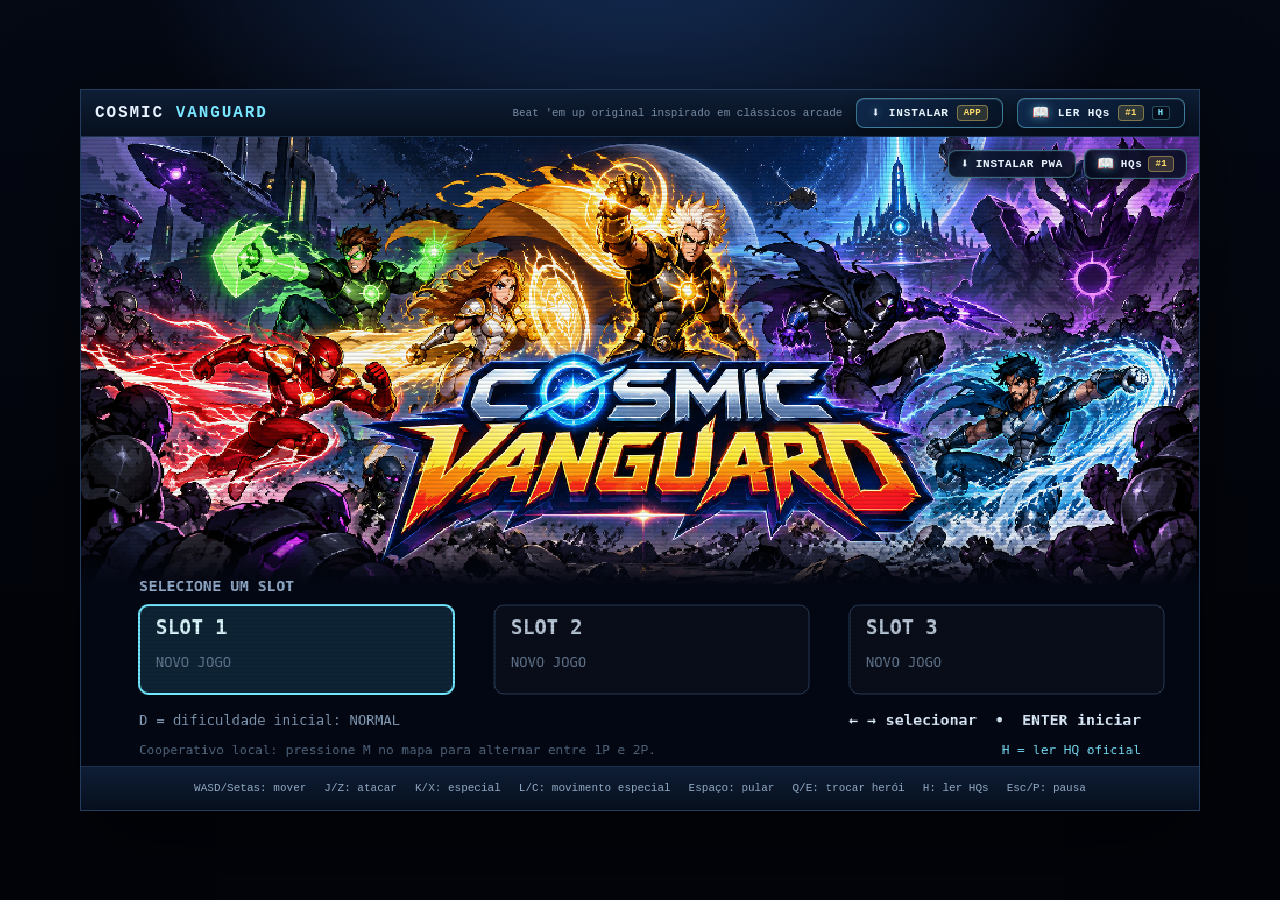
==== commit 0b34671a: "feat: add comic reader stylesheet and update PWA UI with cache version bump" ====
--- a/index.html
+++ b/index.html
@@ -39,9 +39,9 @@
       <div id="scanlines" aria-hidden="true"></div>
 
       <div class="canvas-corner-actions">
-        <button id="pwa-canvas-btn" class="hq-canvas-btn" title="Instalar aplicativo" aria-label="Instalar app">
+        <button id="pwa-canvas-btn" class="hq-canvas-btn" type="button" title="Instalar Cosmic Vanguard como aplicativo" aria-label="Instalar Cosmic Vanguard">
           <span class="hq-corner-icon">⬇</span>
-          <span>INSTALAR</span>
+          <span>INSTALAR PWA</span>
         </button>
         <button id="hq-canvas-btn" class="hq-canvas-btn" title="Ler Quadrinhos / HQs (Tecla H)" aria-label="Abrir leitor de HQs">
           <span class="hq-corner-icon">📖</span>
--- a/style.css
+++ b/style.css
@@ -111,8 +111,10 @@
 /* --- PWA: Notificação Toast --- */
 .pwa-toast {
   position: fixed;
-  bottom: 24px;
+  bottom: max(24px, env(safe-area-inset-bottom));
   left: 50%;
+  width: max-content;
+  max-width: calc(100vw - 32px);
   transform: translateX(-50%) translateY(24px);
   background: rgba(5, 14, 28, 0.96);
   border: 1px solid #79e6ff;
@@ -130,7 +132,7 @@
   backdrop-filter: blur(12px);
   -webkit-backdrop-filter: blur(12px);
   text-align: center;
-  white-space: nowrap;
+  white-space: normal;
 }
 
 .pwa-toast.visible {
@@ -146,4 +148,3 @@
 }
 
 
-
--- a/hqs/reader.css
+++ b/hqs/reader.css
@@ -84,6 +84,20 @@
 
 .canvas-corner-actions .hq-canvas-btn {
   position: static;
+}
+
+@media (hover: none), (pointer: coarse) {
+  .canvas-corner-actions {
+    top: max(12px, env(safe-area-inset-top));
+    right: max(12px, env(safe-area-inset-right));
+    gap: 6px;
+  }
+
+  .canvas-corner-actions .hq-canvas-btn {
+    min-height: 44px;
+    padding: 8px 10px;
+    white-space: nowrap;
+  }
 }
 
 .hq-canvas-btn {
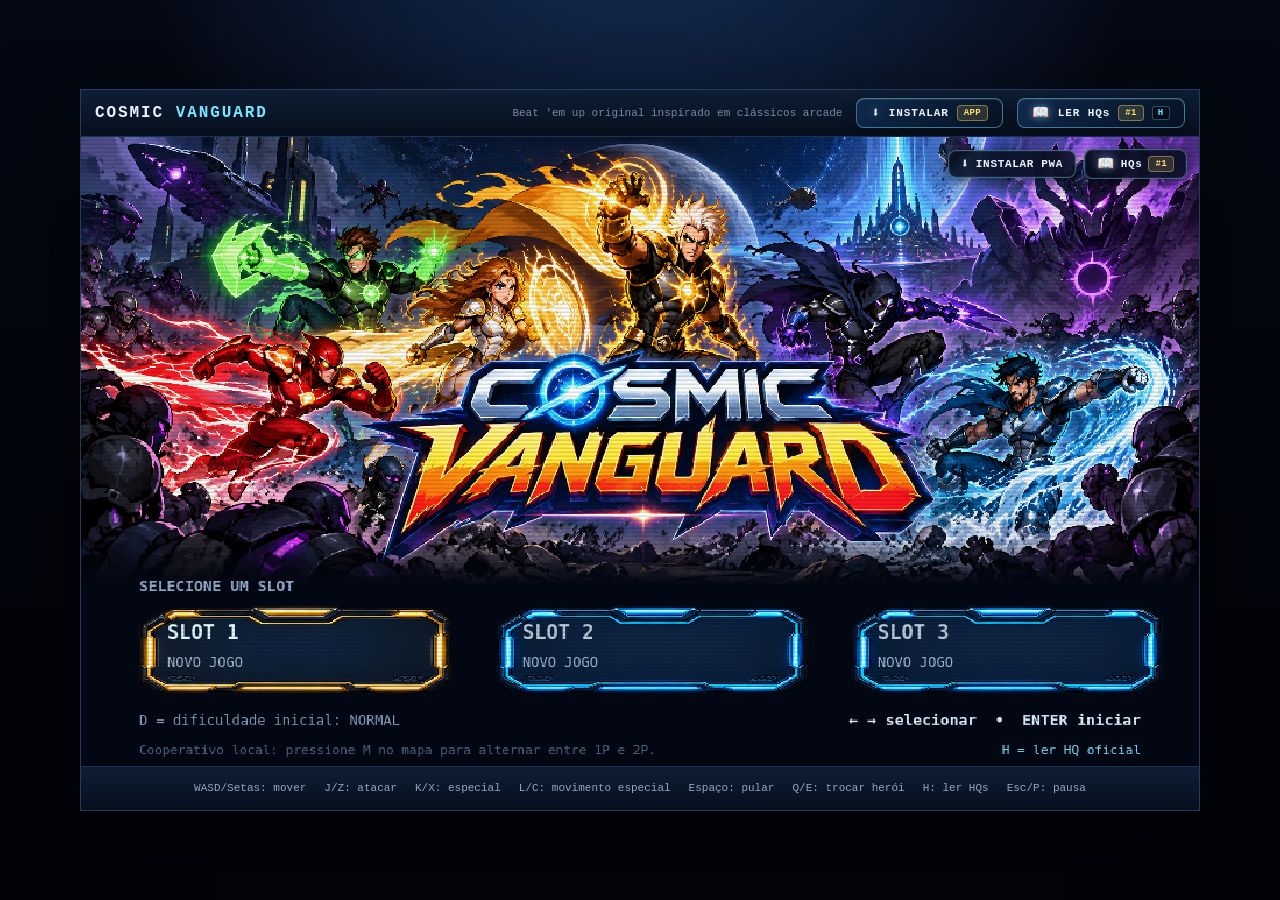
==== commit f3b67290: "feat: add HUD sprites and integrate new hero combo sheets" ====
--- a/index.html
+++ b/index.html
@@ -85,8 +85,10 @@
   <script src="assets/sprites/scenarios/scenarios.js"></script>
   <script src="hqs/manifest.js"></script>
   <script src="hqs/reader.js"></script>
+  <script src="assets/sprites/ui/atlas.js"></script>
+  <script src="assets/sprites/combos/atlas.js?v=2"></script>
   <script src="core.js"></script>
-  <script src="game.js"></script>
+  <script src="game.js?v=combos-v1"></script>
   <script src="pwa.js"></script>
 </body>
 </html>
